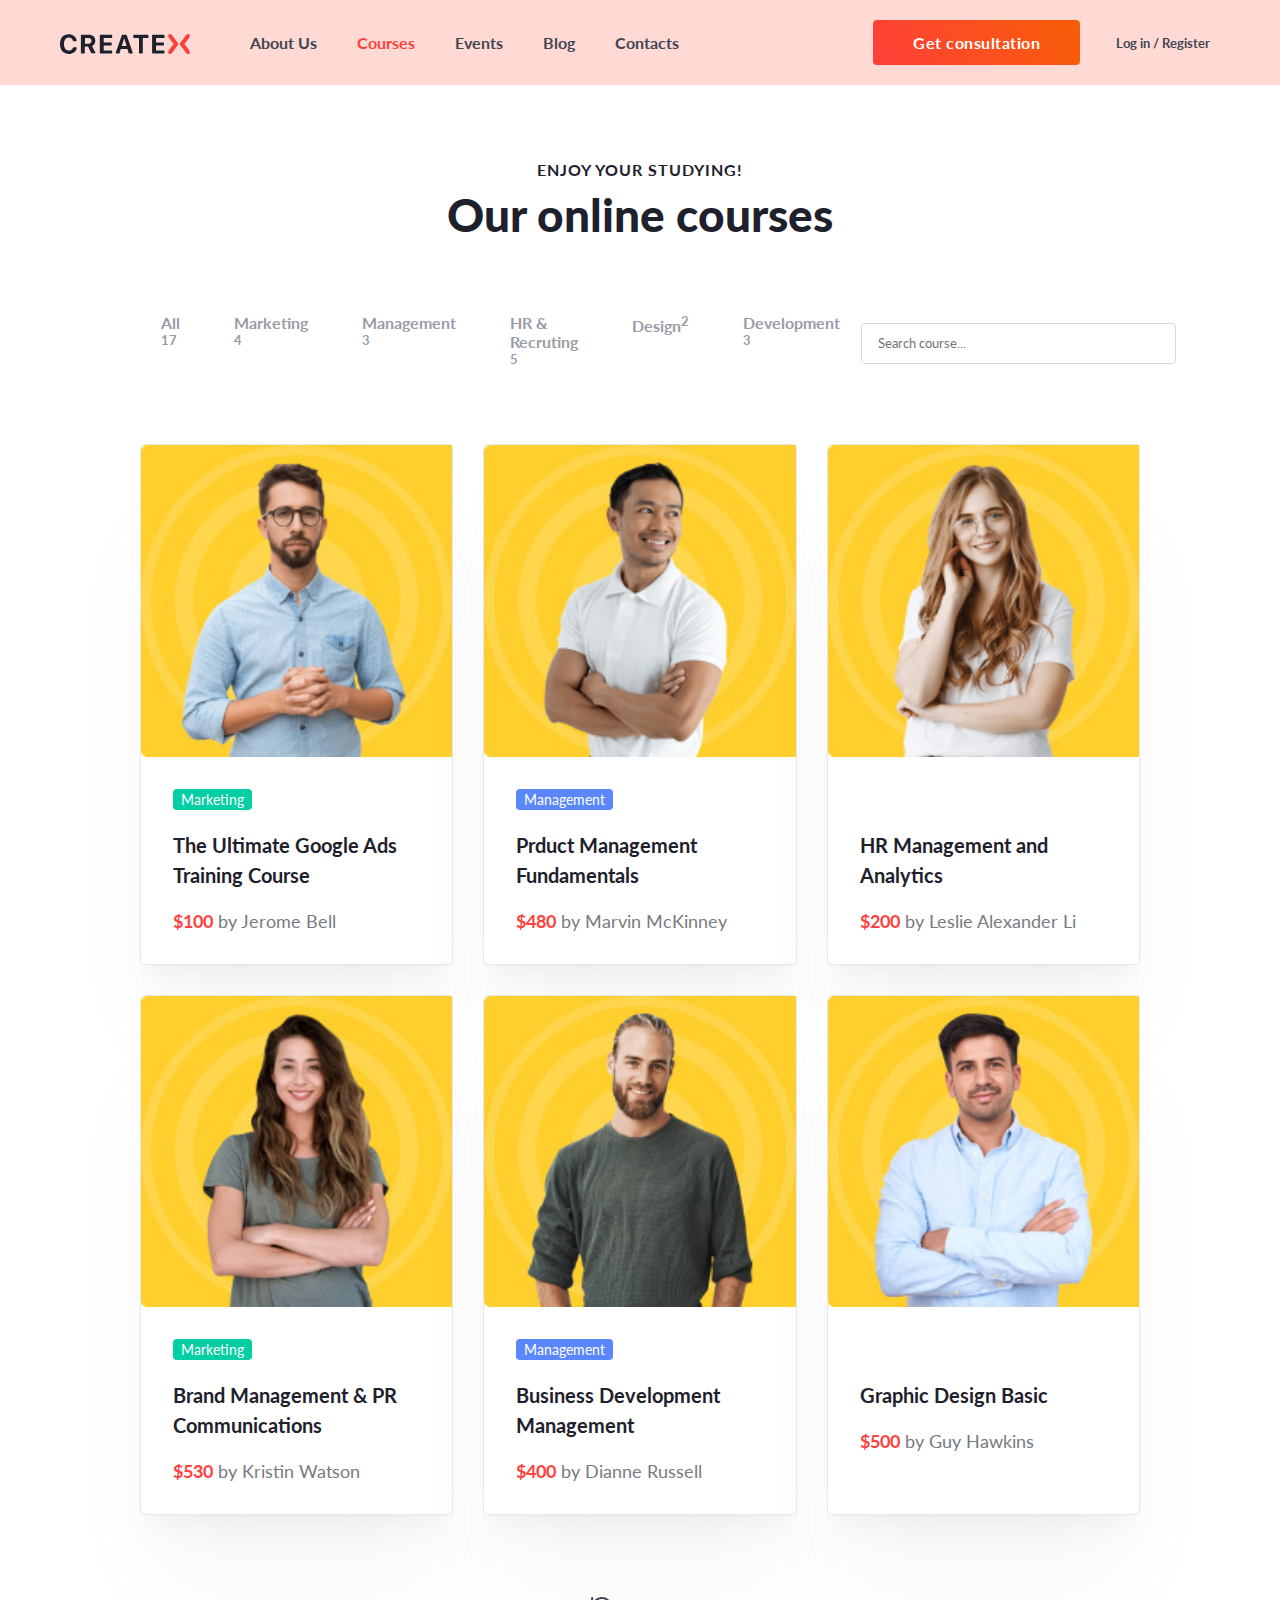
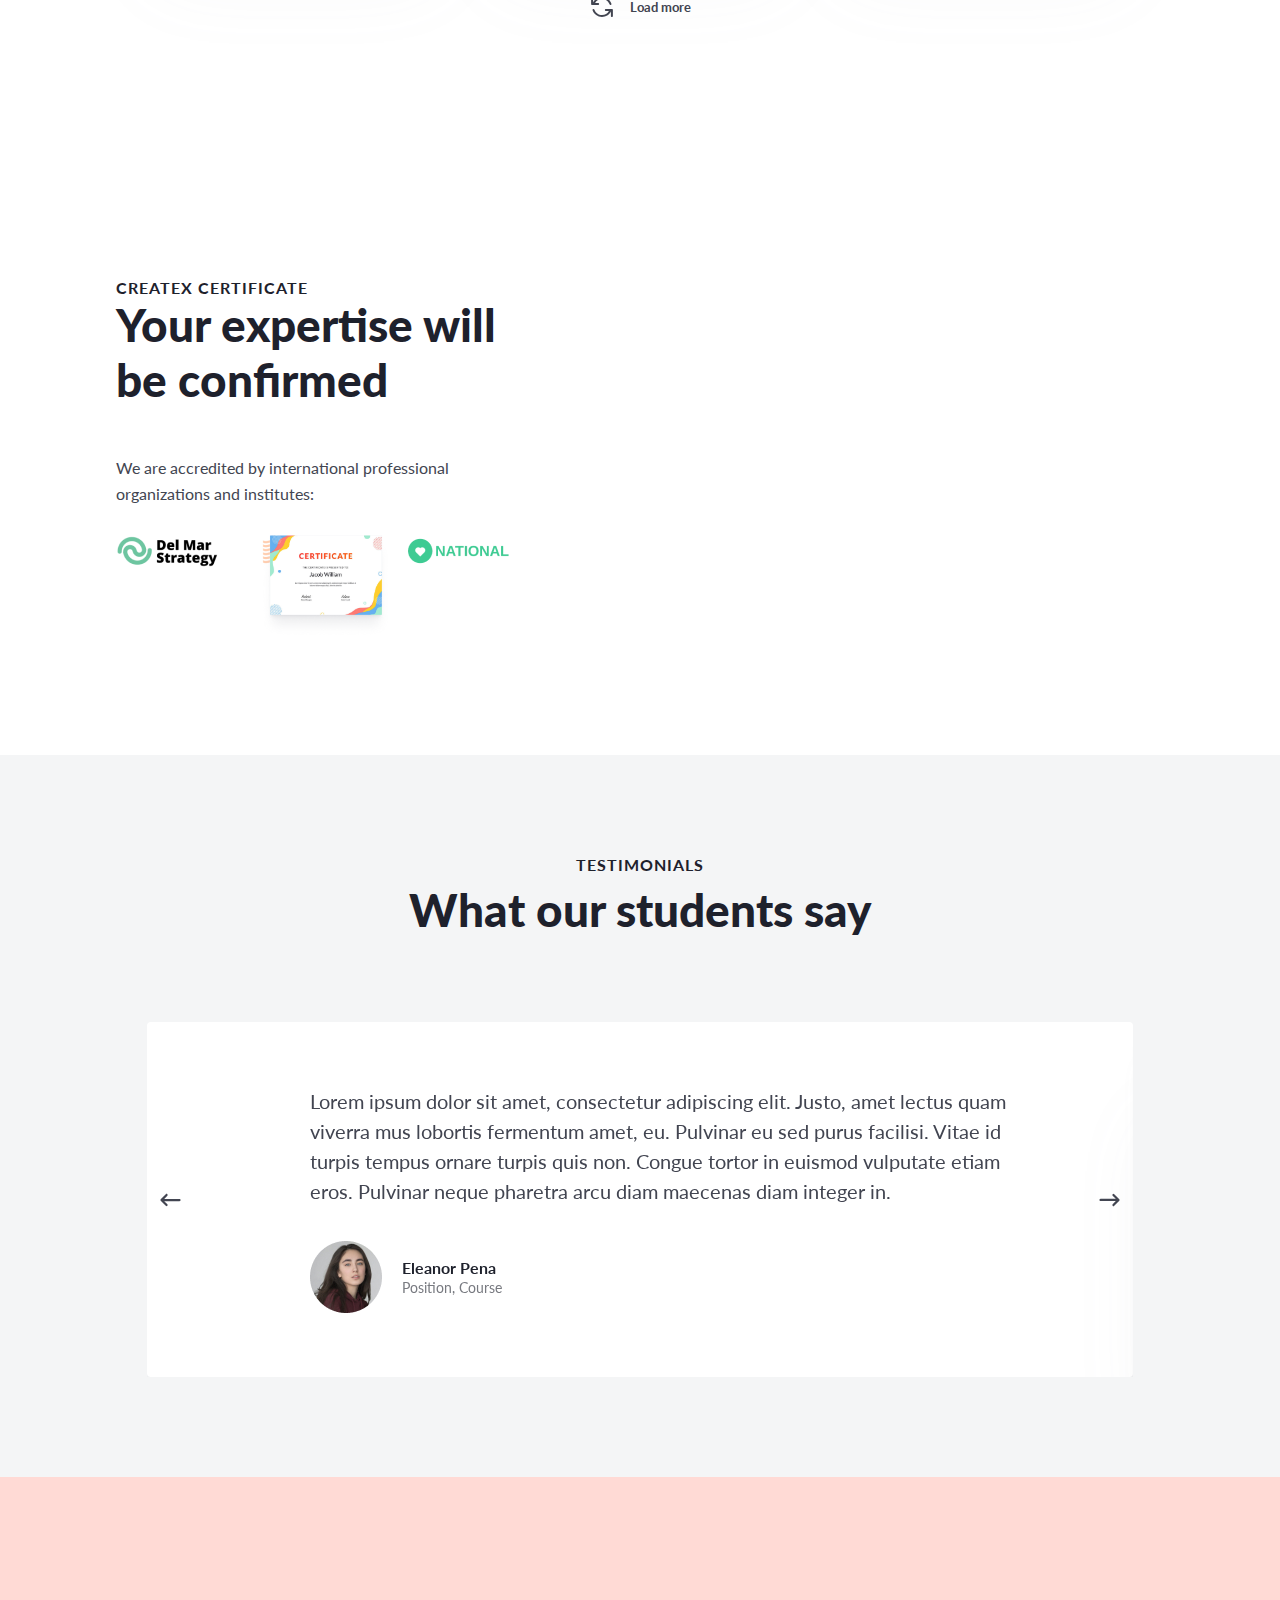
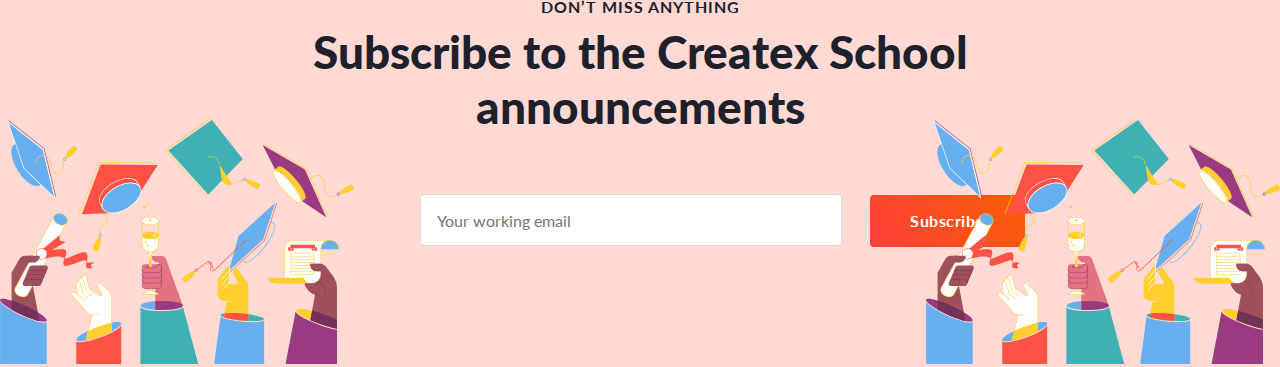
==== crs/pages/cursor.html @ d8d7cfab "start: layout header main: section say , post , our , subscribe . footer:fooeter" ====
<!doctype html>
<html lang="en">
<head>
    <meta charset="UTF-8">
    <meta name="viewport"
          content="width=device-width, user-scalable=no, initial-scale=1.0, maximum-scale=1.0, minimum-scale=1.0">
    <meta http-equiv="X-UA-Compatible" content="ie=edge">
    <title>Create X</title>
    <link rel="stylesheet" href="https://cdn.jsdelivr.net/npm/swiper@11/swiper-bundle.min.css"/>
    <link rel="stylesheet" href="https://cdn.jsdelivr.net/npm/@fancyapps/ui/dist/fancybox.css"/>
    <link rel="stylesheet" href="../styles/style.css">
</head>
<body>
<header class="header">
    <div class="container">
        <nav class="header__nav">
            <div class="header__left">
                <h1 class="header__title">
                    <a href="../../index.html">
                        <img src="../assets/logo.svg" alt="logo">
                    </a>
                </h1>
                <div class="header__links">
                    <a href="#" class="header__link"> About Us</a>
                    <a href="#" class="header__link"  style="color: #ff3f3a"> Courses</a>
                    <a href="#" class="header__link"> Events</a>
                    <a href="#" class="header__link"> Blog</a>
                    <a href="#" class="header__link"> Contacts</a>
                </div>
            </div>

            <div class="header__right">
                <button class="btn">
                    Get consultation
                </button>
                <button class="header__register">
                    Log in / Register
                </button>
            </div>
        </nav>
    </div>
</header>

<section class="our">
    <div class="container">
        <p class="our__subtitle">
            Enjoy your studying!
        </p>
        <h2 class="our__title">
            Our online courses
        </h2>
        <div class="our__filter">
            <ul class="our__categories">
                <li class="our__categories-item">All <sup>17</sup></li>
                <li class="our__categories-item">Marketing <sup>4</sup></li>
                <li class="our__categories-item">Management <sup>3</sup></li>
                <li class="our__categories-item">HR & Recruting <sup>5</sup></li>
                <li class="our__categories-item">Design<sup>2 </sup></li>
                <li class="our__categories-item">Development <sup>3</sup>
                </li>
            </ul>
            <label class="our__lable" for="">
                <input class="our__search" type="text" placeholder="Search course...">
            </label>

        </div>
            <div class="our__row">
                <div class="featured__card">
                    <img src="../assets/card-1.png" alt="" class="featured__card-img">
                    <div class="featured__card-info">
                        <p class="featured__card-text green">Marketing</p>
                        <h3 class="featured__card-title">The Ultimate Google Ads Training Course</h3>
                        <p class="featured__card-price">
                            <span>$100</span> by Jerome Bell
                        </p>
                    </div>
                </div>
                <div class="featured__card">
                    <img src="../assets/card-2.png" alt="" class="featured__card-img">
                    <div class="featured__card-info">
                        <p class="featured__card-text blue">Management</p>
                        <h3 class="featured__card-title">Prduct Management Fundamentals</h3>
                        <p class="featured__card-price">
                            <span>$480</span> by Marvin McKinney
                        </p>
                    </div>
                </div>
                <div class="featured__card">
                    <img src="../assets/card-3.png" alt="" class="featured__card-img">
                    <div class="featured__card-info">
                        <p class="featured__card-text orange">HR & Recruting</p>
                        <h3 class="featured__card-title">HR Management and Analytics</h3>
                        <p class="featured__card-price">
                            <span>$200</span> by Leslie Alexander Li
                        </p>
                    </div>
                </div>
                <div class="featured__card">
                    <img src="../assets/card-4.png" alt="" class="featured__card-img">
                    <div class="featured__card-info">
                        <p class="featured__card-text green">Marketing</p>
                        <h3 class="featured__card-title">Brand Management & PR Communications</h3>
                        <p class="featured__card-price">
                            <span>$530</span> by Kristin Watson
                        </p>
                    </div>
                </div>
                <div class="featured__card">
                    <img src="../assets/card-5.png" alt="" class="featured__card-img">
                    <div class="featured__card-info">
                        <p class="featured__card-text blue">Management</p>
                        <h3 class="featured__card-title">Business Development Management</h3>
                        <p class="featured__card-price">
                            <span>$400</span> by Dianne Russell
                        </p>
                    </div>
                </div>
                <div class="featured__card">
                    <img src="../assets/card-6.png" alt="" class="featured__card-img">
                    <div class="featured__card-info">
                        <p class="featured__card-text pink">Design</p>
                        <h3 class="featured__card-title">Graphic Design Basic</h3>
                        <p class="featured__card-price">
                            <span>$500</span> by Guy Hawkins
                        </p>
                    </div>
                </div>
            </div>
        <button class="our__btn">
            <svg xmlns="http://www.w3.org/2000/svg" width="24" height="24" viewBox="0 0 24 24" fill="none">
                <path fill-rule="evenodd" clip-rule="evenodd" d="M2.09961 2C2.65189 2 3.09961 2.44772 3.09961 3V7.43632C4.75764 4.20928 8.11959 2 11.9996 2C16.3552 2 20.058 4.78413 21.4303 8.66675C21.6144 9.18747 21.3414 9.75879 20.8207 9.94284C20.3 10.1269 19.7287 9.85396 19.5446 9.33325C18.4459 6.22472 15.4813 4 11.9996 4C9.03957 4 6.45326 5.60799 5.06955 8H8.09957C8.65186 8 9.09957 8.44772 9.09957 9C9.09957 9.55228 8.65186 10 8.09957 10H2.09961C1.54732 10 1.09961 9.55228 1.09961 9V3C1.09961 2.44772 1.54732 2 2.09961 2Z" fill="#424551"/>
                <path fill-rule="evenodd" clip-rule="evenodd" d="M3.17664 14.0572C3.69736 13.8731 4.26868 14.146 4.45273 14.6668C5.55144 17.7753 8.51608 20 11.9978 20C14.9578 20 17.5441 18.392 18.9278 16H15.8978C15.3455 16 14.8978 15.5523 14.8978 15C14.8978 14.4477 15.3455 14 15.8978 14H21.8977C22.45 14 22.8977 14.4477 22.8977 15V21C22.8977 21.5523 22.45 22 21.8977 22C21.3455 22 20.8977 21.5523 20.8977 21V16.5637C19.2397 19.7907 15.8778 22 11.9978 22C7.64215 22 3.93936 19.2159 2.56705 15.3332C2.383 14.8125 2.65593 14.2412 3.17664 14.0572Z" fill="#424551"/>
            </svg>
            Load more
        </button>
    </div>
</section>

<section class="config">
    <div class="container">
      <div class="config__row">
        <div class="config__row-left">
            <p class="config__row-suptitle">
                Createx Certificate
            </p>
            <h2 class="config__row-title">
                Your expertise will <br> be confirmed
            </h2>
            <p class="config__row-desc">
                We are accredited by international professional <br> organizations and institutes:
            </p>
            <div class="config__row-logo">
                <img src="../assets/logo1.png" alt="" class="img">
                <img src="../assets/logo2.png" alt="" class="img">
                <img src="../assets/logo3.png" alt="" class="img">
            </div>
        </div>
      <div class="config__img">
        <img class="config__img-post" src="../assets/config__img.png" alt="">
      </div>
    </div>
    </div>
</section>

<section class="say">
    <div class="container">
        <p class="say__subtitle">TESTIMONIALS</p>
        <h2 class="say__title">What our students say</h2>
        <div class="swiper say__swiper">
            <div class="swiper-wrapper">
                <div class="swiper-slide">
                    <div class="say__card">
                        <p class="say__card-desc">
                            Lorem ipsum dolor sit amet, consectetur adipiscing elit. Justo, amet lectus quam viverra
                            mus lobortis fermentum amet, eu. Pulvinar eu sed purus facilisi. Vitae id turpis tempus
                            ornare turpis quis non. Congue tortor in euismod vulputate etiam eros. Pulvinar neque
                            pharetra arcu diam maecenas diam integer in.
                        </p>
                        <div class="say__card-user">
                            <img src="../assets/ava.png" alt="">
                            <p class="say__card-user-name">
                                Eleanor Pena
                                <br>
                                <span>
                                        Position, Course
                                    </span>
                            </p>

                        </div>
                    </div>
                </div>

                <div class="swiper-slide">
                    <div class="say__card">
                        <p class="say__card-desc">
                            Lorem ipsum dolor sit amet, consectetur adipiscing elit. Justo, amet lectus quam viverra
                            mus lobortis fermentum amet, eu. Pulvinar eu sed purus facilisi. Vitae id turpis tempus
                            ornare turpis quis non. Congue tortor in euismod vulputate etiam eros. Pulvinar neque
                            pharetra arcu diam maecenas diam integer in.
                        </p>
                        <div class="say__card-user">
                            <img src="../assets/ava.png" alt="">
                            <p class="say__card-user-name">
                                Eleanor Pena
                                <br>
                                <span>
                                        Position, Course
                                    </span>
                            </p>

                        </div>
                    </div>
                </div>

                <div class="swiper-slide">
                    <div class="say__card">
                        <p class="say__card-desc">
                            Lorem ipsum dolor sit amet, consectetur adipiscing elit. Justo, amet lectus quam viverra
                            mus lobortis fermentum amet, eu. Pulvinar eu sed purus facilisi. Vitae id turpis tempus
                            ornare turpis quis non. Congue tortor in euismod vulputate etiam eros. Pulvinar neque
                            pharetra arcu diam maecenas diam integer in.
                        </p>
                        <div class="say__card-user">
                            <img src="../assets/ava.png" alt="">
                            <p class="say__card-user-name">
                                Eleanor Pena
                                <br>
                                <span>
                                        Position, Course
                                    </span>
                            </p>

                        </div>
                    </div>
                </div>

            </div>
            <div class="swiper-button-prev">
                <svg xmlns="http://www.w3.org/2000/svg" width="24" height="24" viewBox="0 0 24 24" fill="none">
                    <path fill-rule="evenodd" clip-rule="evenodd"
                          d="M9.2032 17.2071C8.81268 17.5976 8.17951 17.5976 7.78899 17.2071L3.28899 12.7071C2.89846 12.3166 2.89846 11.6834 3.28899 11.2929L7.78899 6.79289C8.17951 6.40237 8.81268 6.40237 9.2032 6.79289C9.59373 7.18342 9.59373 7.81658 9.2032 8.20711L6.41031 11L19.9961 11C20.5484 11 20.9961 11.4477 20.9961 12C20.9961 12.5523 20.5484 13 19.9961 13L6.41031 13L9.2032 15.7929C9.59373 16.1834 9.59373 16.8166 9.2032 17.2071Z"
                          fill="#424551"/>
                </svg>
            </div>
            <div class="swiper-button-next">
                <svg xmlns="http://www.w3.org/2000/svg" width="24" height="24" viewBox="0 0 24 24" fill="none">
                    <path fill-rule="evenodd" clip-rule="evenodd"
                          d="M9.2032 17.2071C8.81268 17.5976 8.17951 17.5976 7.78899 17.2071L3.28899 12.7071C2.89846 12.3166 2.89846 11.6834 3.28899 11.2929L7.78899 6.79289C8.17951 6.40237 8.81268 6.40237 9.2032 6.79289C9.59373 7.18342 9.59373 7.81658 9.2032 8.20711L6.41031 11L19.9961 11C20.5484 11 20.9961 11.4477 20.9961 12C20.9961 12.5523 20.5484 13 19.9961 13L6.41031 13L9.2032 15.7929C9.59373 16.1834 9.59373 16.8166 9.2032 17.2071Z"
                          fill="#424551"/>
                </svg>
            </div>
            <div class="swiper-scrollbar"></div>
        </div>
    </div>
</section>

<section class="subscribe">
    <div class="container">
        <div class="subscribe__row">
            <p class="subscribe__suptitle">
                Don’t miss anything
            </p>
            <h2 class="subscribe__title">
                Subscribe to the Createx School <br> announcements
            </h2>
            <form class="subscribe__label">
                <input type="email" class="subscribe__field" placeholder="Your working email">
            </form>
            <button class="subscribe__btns">
                Subscribe
            </button>
            <div class="subscribe__left">
                <img src="../assets/illustration1.svg" alt="#" class="subscribe__left-img">
            </div>
            <div class="subscribe__right">
                <img src="../assets/illustration.svg" alt="#" class="subsribe__right-img">
            </div>
        </div>
    </div>
</section>

<script src="https://ajax.googleapis.com/ajax/libs/jquery/1.12.4/jquery.min.js"></script>
<script src="https://cdn.jsdelivr.net/npm/@fancyapps/ui@4.0/dist/fancybox.umd.js"></script>
<script src="https://cdn.jsdelivr.net/npm/swiper@11/swiper-bundle.min.js"></script>
<script src="../js/main.js"></script>
<script src="../js/swiper.js"></script>

</body>
</html>
---- crs/styles/style.css ----
@import url("https://fonts.googleapis.com/css2?family=Lato:wght@400;700;900&display=swap");
* {
  margin: 0;
  padding: 0;
  -webkit-box-sizing: border-box;
          box-sizing: border-box;
  font-family: "Lato", sans-serif;
  text-decoration: none;
  list-style-type: none;
  -webkit-transition: 0.5s;
  transition: 0.5s;
}

.container {
  max-width: 1200px;
  width: 100%;
  margin: 0 auto;
  padding: 0 20px;
}

.btn {
  padding: 13px 40px;
  border-radius: 4px;
  background: var(--btn-gradient, linear-gradient(56deg, #FF3F3A 0%, #F75E05 100%));
  color: #FFF;
  text-align: center;
  font-size: 16px;
  font-weight: 700;
  letter-spacing: 0.5px;
  border: none;
  cursor: pointer;
}

.header {
  background-color: #ffdad5;
  padding: 20px 0;
  position: fixed;
  width: 100%;
}
.header__nav {
  display: -webkit-box;
  display: -ms-flexbox;
  display: flex;
  -webkit-box-align: center;
      -ms-flex-align: center;
          align-items: center;
  -webkit-box-pack: justify;
      -ms-flex-pack: justify;
          justify-content: space-between;
  -webkit-column-gap: 60px;
     -moz-column-gap: 60px;
          column-gap: 60px;
}
.header__left {
  display: -webkit-box;
  display: -ms-flexbox;
  display: flex;
  -webkit-box-align: center;
      -ms-flex-align: center;
          align-items: center;
  -webkit-column-gap: 60px;
     -moz-column-gap: 60px;
          column-gap: 60px;
}
.header__links {
  display: -webkit-box;
  display: -ms-flexbox;
  display: flex;
  -webkit-column-gap: 40px;
     -moz-column-gap: 40px;
          column-gap: 40px;
}
.header__link {
  color: var(--gray-800, #424551);
  font-weight: 700;
}
.header__link:hover {
  color: #FF3F3A;
}
.header__right {
  display: -webkit-box;
  display: -ms-flexbox;
  display: flex;
  -webkit-box-align: center;
      -ms-flex-align: center;
          align-items: center;
  -webkit-column-gap: 26px;
     -moz-column-gap: 26px;
          column-gap: 26px;
}
.header__register {
  padding: 13px 10px;
  border-radius: 4px;
  background: transparent;
  font-weight: 700;
  border: none;
  cursor: pointer;
}
.header__svg {
  padding: 8px;
}
.header__register {
  background: transparent;
  color: #424551;
  font-weight: 700px;
  cursor: pointer;
  border: none;
}
.header__burgerMenu {
  display: none;
}
.header__burgerMenu-links {
  display: -webkit-box;
  display: -ms-flexbox;
  display: flex;
  -webkit-column-gap: 30px;
     -moz-column-gap: 30px;
          column-gap: 30px;
}
.header__burgerMenu-btns {
  display: -webkit-box;
  display: -ms-flexbox;
  display: flex;
  -webkit-column-gap: 30px;
     -moz-column-gap: 30px;
          column-gap: 30px;
  -webkit-box-align: center;
      -ms-flex-align: center;
          align-items: center;
}
.header__burger {
  width: 50px;
  height: 45px;
  display: none;
  -webkit-box-align: center;
      -ms-flex-align: center;
          align-items: center;
  -webkit-box-pack: center;
      -ms-flex-pack: center;
          justify-content: center;
  cursor: pointer;
  padding: 0 5px;
}
.header__burger span {
  width: 100%;
  height: 3px;
  background: #1E212C;
  position: relative;
  border-radius: 4px;
}
.header__burger span::before {
  content: "";
  position: absolute;
  top: -10px;
  width: 100%;
  height: 3px;
  background: #1E212C;
  border-radius: 3px;
}
.header__burger span::after {
  content: "";
  position: absolute;
  bottom: -10px;
  width: 100%;
  height: 3px;
  background: #1E212C;
  border-radius: 3px;
}
.header__burger.active span {
  background: transparent;
}
.header__burger.active span::before {
  top: 0;
  -webkit-transform: rotate(45deg);
          transform: rotate(45deg);
}
.header__burger.active span::after {
  top: 0;
  -webkit-transform: rotate(-45deg);
          transform: rotate(-45deg);
}

@media (max-width: 992px) {
  .header__links, .header__right {
    display: none;
  }
  .header__burgerMenu {
    display: -webkit-box;
    display: -ms-flexbox;
    display: flex;
    -webkit-column-gap: 40px;
       -moz-column-gap: 40px;
            column-gap: 40px;
    -webkit-box-align: center;
        -ms-flex-align: center;
            align-items: center;
    position: absolute;
    top: -100%;
    width: 100%;
    background: #fff;
    padding: 20px 0;
    left: 0;
    border-radius: 0 0 20px 20px;
  }
  .header__burgerMenu.active {
    top: 0;
    -webkit-transform: translateY(-100%);
            transform: translateY(-100%);
  }
  .header__burger {
    display: -webkit-box;
    display: -ms-flexbox;
    display: flex;
  }
}
@media (max-width: 992px) and (max-width: 768px) {
  .header__burgerMenu {
    -webkit-box-orient: vertical;
    -webkit-box-direction: normal;
        -ms-flex-direction: column;
            flex-direction: column;
    row-gap: 20px;
  }
}
@media (max-width: 992px) and (max-width: 500) {
  .header__burgerMenu-links a {
    font-size: 15px;
  }
}
@media (max-width: 992px) and (max-width: 425px) {
  .header__burgerMenu-links, .header__burgerMenu {
    -webkit-box-orient: vertical;
    -webkit-box-direction: normal;
        -ms-flex-direction: column;
            flex-direction: column;
    row-gap: 20px;
    text-align: center;
  }
}
.question {
  padding: 180px 0;
}
.question__row {
  display: -webkit-box;
  display: -ms-flexbox;
  display: flex;
  -webkit-column-gap: 135px;
     -moz-column-gap: 135px;
          column-gap: 135px;
  -webkit-box-align: center;
      -ms-flex-align: center;
          align-items: center;
}
.question__left {
  width: calc(60% - 54px);
}
.question__left-img {
  width: 100%;
}
.question__right {
  width: calc(40% - 81px);
}
.question__suptitle {
  color: #1E212C;
  font-weight: 700;
  letter-spacing: 1px;
  text-transform: uppercase;
}
.question__title {
  color: var(--gray-900, #1E212C);
  font-size: 46px;
  font-weight: 900;
  margin: 8px 0 40px;
}
.question__list {
  display: -webkit-box;
  display: -ms-flexbox;
  display: flex;
  -webkit-box-orient: vertical;
  -webkit-box-direction: normal;
      -ms-flex-direction: column;
          flex-direction: column;
  row-gap: 12px;
  margin-bottom: 48px;
}
.question__list-item {
  display: -webkit-box;
  display: -ms-flexbox;
  display: flex;
  -webkit-column-gap: 16px;
     -moz-column-gap: 16px;
          column-gap: 16px;
  -webkit-box-align: center;
      -ms-flex-align: center;
          align-items: center;
}
.question__list-text {
  color: var(--gray-800, #424551);
  font-weight: 400;
  line-height: 160%; /* 25.6px */
}

.enjoi {
  padding: 128px 0 80px;
  background-color: #ffdad5;
}
.enjoi__row {
  display: -webkit-box;
  display: -ms-flexbox;
  display: flex;
  -webkit-box-align: center;
      -ms-flex-align: center;
          align-items: center;
}
.enjoi__left {
  width: 50%;
}
.enjoi__left-y {
  display: -webkit-box;
  display: -ms-flexbox;
  display: flex;
  -webkit-box-align: center;
      -ms-flex-align: center;
          align-items: center;
}
.enjoi__left-y span {
  color: var(--gray-900, #1E212C);
  font-size: 14px;
  font-weight: 700;
}
.enjoi__left-title {
  color: var(--gray-900, #1E212C);
  font-size: 64px;
  font-weight: 900;
  line-height: 130%;
  letter-spacing: 1px;
  margin: 24px 0 60px;
}
.enjoi__left-btns {
  display: -webkit-box;
  display: -ms-flexbox;
  display: flex;
  -webkit-column-gap: 24px;
     -moz-column-gap: 24px;
          column-gap: 24px;
}
.enjoi__left-btn {
  color: #FF3F3A;
  padding: 13px 40px;
  background: transparent;
  border-radius: 4px;
  border: 1px solid var(--btn-gradient, #FF3F3A);
  letter-spacing: 0.5px;
}
.enjoi__right {
  width: 50%;
}
.enjoi__right img {
  width: 100%;
}
.enjoi__bottom {
  margin-top: 189px;
  display: -webkit-box;
  display: -ms-flexbox;
  display: flex;
  -webkit-box-pack: justify;
      -ms-flex-pack: justify;
          justify-content: space-between;
}
.enjoi__bottom-card {
  display: -webkit-box;
  display: -ms-flexbox;
  display: flex;
  -webkit-box-align: center;
      -ms-flex-align: center;
          align-items: center;
  -webkit-column-gap: 12px;
     -moz-column-gap: 12px;
          column-gap: 12px;
}
.enjoi__bottom-title {
  color: var(--gray-900, #1E212C);
  font-size: 46px;
  font-weight: 900;
}
.enjoi__bottom-text {
  font-weight: 400;
}

.featured {
  padding-bottom: 180px;
}
.featured__top {
  display: -webkit-box;
  display: -ms-flexbox;
  display: flex;
  -webkit-box-pack: justify;
      -ms-flex-pack: justify;
          justify-content: space-between;
  -webkit-box-align: end;
      -ms-flex-align: end;
          align-items: flex-end;
}
.featured__title {
  color: var(--gray-900, #1E212C);
  font-size: 46px;
  font-weight: 900;
  line-height: 130%;
  display: -webkit-box;
  display: -ms-flexbox;
  display: flex;
  -webkit-box-orient: vertical;
  -webkit-box-direction: normal;
      -ms-flex-direction: column;
          flex-direction: column;
}
.featured__title span {
  font-size: 16px;
  font-weight: 700;
  letter-spacing: 1px;
  text-transform: uppercase;
}
.featured__btn {
  color: #FF3F3A;
  background: transparent;
  border: 1px solid var(--btn-gradient, #FF3F3A);
}
.featured__row {
  display: -webkit-box;
  display: -ms-flexbox;
  display: flex;
  gap: 30px;
  margin-top: 60px;
  -ms-flex-wrap: wrap;
      flex-wrap: wrap;
}
.featured__card {
  width: calc(50% - 15px);
  display: -webkit-box;
  display: -ms-flexbox;
  display: flex;
  border-radius: 4px;
  border: 1px solid var(--gray-300, #E5E8ED);
  background: var(--white, #FFF);
  -webkit-box-shadow: 0px 4px 4px -4px rgba(30, 33, 44, 0.03), 0px 12px 10px -6px rgba(154, 156, 165, 0.04), 0px 30px 24px -10px rgba(154, 156, 165, 0.05), 0px 80px 80px -20px rgba(154, 156, 165, 0.08);
          box-shadow: 0px 4px 4px -4px rgba(30, 33, 44, 0.03), 0px 12px 10px -6px rgba(154, 156, 165, 0.04), 0px 30px 24px -10px rgba(154, 156, 165, 0.05), 0px 80px 80px -20px rgba(154, 156, 165, 0.08);
}
.featured__card-info {
  padding: 32px;
}
.featured__card-text {
  padding: 0 8px;
  color: var(--white, #FFF);
  font-size: 14px;
  font-weight: 400;
  line-height: 150%;
  display: inline-block;
  border-radius: 4px;
}
.featured__card-text.green {
  background: #03CEA4;
}
.featured__card-text.blue {
  background: #5A87FC;
}
.featured__card-text.oreng {
  background: #F89828;
}
.featured__card-text.red {
  background: #F52F6E;
}
.featured__card-title {
  color: var(--gray-900, #1E212C);
  font-size: 20px;
  font-weight: 700;
  line-height: 150%; /* 30px */
  margin: 20px 0;
}
.featured__card-price {
  color: var(--gray-700, #787A80);
  font-size: 18px;
  font-weight: 400;
}
.featured__card-price span {
  color: var(--danger, #FF4242);
  font-weight: 700;
}

.team {
  padding: 166px 0 180px;
  background: #f4f5f6;
}
.team__card {
  width: 100%;
}
.team__card-title {
  color: var(--gray-800, #424551);
  text-align: center;
  font-size: 20px;
  font-weight: 700;
  margin: 16px 0 4px;
}
.team__card-desc {
  color: var(--gray-700, #787A80);
  text-align: center;
  font-weight: 400;
}
.team__card-block {
  border-radius: 4px;
  background: var(--secondary, #FFCF2D);
  position: relative;
  height: 340px;
  overflow: hidden;
}
.team__card-block::before {
  content: "";
  display: none;
  position: absolute;
  left: 0;
  top: 0;
  z-index: 2;
  width: 100%;
  height: 100%;
  border-radius: 4px;
  background: -webkit-gradient(linear, left top, left bottom, color-stop(43.9%, rgba(30, 33, 44, 0)), color-stop(55.21%, rgba(30, 33, 44, 0.03)), color-stop(68.73%, rgba(30, 33, 44, 0.33)), color-stop(76.17%, rgba(30, 33, 44, 0.56)), color-stop(83.75%, rgba(30, 33, 44, 0.77)), color-stop(91.49%, rgba(30, 33, 44, 0.92)), to(#1E212C));
  background: linear-gradient(180deg, rgba(30, 33, 44, 0) 43.9%, rgba(30, 33, 44, 0.03) 55.21%, rgba(30, 33, 44, 0.33) 68.73%, rgba(30, 33, 44, 0.56) 76.17%, rgba(30, 33, 44, 0.77) 83.75%, rgba(30, 33, 44, 0.92) 91.49%, #1E212C 100%);
}
.team__card-block:hover::before {
  display: block;
}
.team__card-block:hover .team__card-icons {
  display: -webkit-box;
  display: -ms-flexbox;
  display: flex;
}
.team__card-icon svg path {
  fill: rgba(255, 255, 255, 0.3764705882);
}
.team__card-icon:hover svg path {
  fill: #ffffff;
}
.team__card-icons {
  position: absolute;
  bottom: 20px;
  right: 20px;
  display: none;
  -webkit-column-gap: 12px;
     -moz-column-gap: 12px;
          column-gap: 12px;
  z-index: 3;
}
.team__card-img {
  position: absolute;
  bottom: 0;
  left: 50%;
  -webkit-transform: translateX(-50%);
          transform: translateX(-50%);
}
.team__btns {
  display: -webkit-box;
  display: -ms-flexbox;
  display: flex;
  -webkit-column-gap: 12px;
     -moz-column-gap: 12px;
          column-gap: 12px;
  -webkit-box-align: center;
      -ms-flex-align: center;
          align-items: center;
}
.team__next, .team__prev {
  width: 48px;
  height: 48px;
  display: -webkit-box;
  display: -ms-flexbox;
  display: flex;
  -webkit-box-pack: center;
      -ms-flex-pack: center;
          justify-content: center;
  -webkit-box-align: center;
      -ms-flex-align: center;
          align-items: center;
  border-radius: 50%;
  cursor: pointer;
}
.team__next svg path, .team__prev svg path {
  fill: #424551;
}
.team__next:hover, .team__prev:hover {
  background: #FF3F3A;
}
.team__next:hover svg path, .team__prev:hover svg path {
  fill: #fff;
}
.team__swiper {
  margin-top: 60px;
}

.benefits {
  padding-bottom: 120px;
}
.benefits__title {
  color: var(--gray-900, #1E212C);
  text-align: center;
  font-size: 46px;
  font-weight: 900;
  margin: 8px 0 60px;
}
.benefits__suptitle {
  color: var(--gray-900, #1E212C);
  text-align: center;
  font-weight: 700;
  letter-spacing: 1px;
  text-transform: uppercase;
}
.benefits__list {
  display: -webkit-box;
  display: -ms-flexbox;
  display: flex;
  -webkit-box-pack: justify;
      -ms-flex-pack: justify;
          justify-content: space-between;
  margin-bottom: 60px;
}
.benefits__list-item {
  color: var(--gray-600, #9A9CA5);
  font-style: normal;
  font-weight: 700;
  display: -webkit-box;
  display: -ms-flexbox;
  display: flex;
  -webkit-column-gap: 8px;
     -moz-column-gap: 8px;
          column-gap: 8px;
  padding: 10px 30px;
  border: 1px solid transparent;
  cursor: pointer;
}
.benefits__list-item span path {
  fill: #9A9CA5;
}
.benefits__list-item:hover, .benefits__list-item.active {
  color: #FF3F3A;
  border: 1px solid #FF3F3A;
  border-radius: 4px;
}
.benefits__list-item:hover span path, .benefits__list-item.active span path {
  fill: #FF3F3A;
}
.benefits__content {
  display: none;
  -webkit-box-align: center;
      -ms-flex-align: center;
          align-items: center;
  -webkit-column-gap: 135px;
     -moz-column-gap: 135px;
          column-gap: 135px;
}
.benefits__content.active {
  display: -webkit-box;
  display: -ms-flexbox;
  display: flex;
}
.benefits__info-title {
  color: var(--gray-900, #1E212C);
  font-size: 32px;
  font-weight: 900;
  margin-bottom: 24px;
}
.benefits__info-desc {
  color: var(--gray-800, #424551);
  font-weight: 400;
  line-height: 160%;
}

.events {
  padding: 80px 0 85px;
  background: #ffdad5;
}
.events__list {
  display: -webkit-box;
  display: -ms-flexbox;
  display: flex;
  -webkit-box-orient: vertical;
  -webkit-box-direction: normal;
      -ms-flex-direction: column;
          flex-direction: column;
  row-gap: 24px;
  margin-bottom: 65px;
}
.events__list-item {
  display: -webkit-box;
  display: -ms-flexbox;
  display: flex;
  -webkit-box-pack: justify;
      -ms-flex-pack: justify;
          justify-content: space-between;
  border-radius: 4px;
  background: var(--white, #FFF);
  padding: 32px 40px;
}
.events__list-item:hover {
  -webkit-box-shadow: 0px 4px 4px -4px rgba(30, 33, 44, 0.05), 0px 12px 10px -6px rgba(255, 63, 58, 0.08), 0px 30px 24px -10px rgba(255, 63, 58, 0.1), 0px 80px 80px -20px rgba(255, 63, 58, 0.16);
          box-shadow: 0px 4px 4px -4px rgba(30, 33, 44, 0.05), 0px 12px 10px -6px rgba(255, 63, 58, 0.08), 0px 30px 24px -10px rgba(255, 63, 58, 0.1), 0px 80px 80px -20px rgba(255, 63, 58, 0.16);
}
.events__date {
  display: -webkit-box;
  display: -ms-flexbox;
  display: flex;
  -webkit-column-gap: 20px;
     -moz-column-gap: 20px;
          column-gap: 20px;
  -webkit-box-align: center;
      -ms-flex-align: center;
          align-items: center;
  color: var(--primary, #FF3F3A);
  font-size: 48px;
  font-weight: 900;
  letter-spacing: 1px;
}
.events__date-info {
  color: var(--gray-900, #1E212C);
  font-size: 20px;
  font-weight: 700;
  display: -webkit-box;
  display: -ms-flexbox;
  display: flex;
  -webkit-box-orient: vertical;
  -webkit-box-direction: normal;
      -ms-flex-direction: column;
          flex-direction: column;
  row-gap: 4px;
}
.events__date-info span {
  color: var(--gray-700, #787A80);
  font-size: 16px;
  font-weight: 400;
}
.events__info {
  color: var(--gray-900, #1E212C);
  font-size: 18px;
  font-weight: 700;
  display: -webkit-box;
  display: -ms-flexbox;
  display: flex;
  -webkit-box-orient: vertical;
  -webkit-box-direction: normal;
      -ms-flex-direction: column;
          flex-direction: column;
  row-gap: 4px;
  width: 720px;
  text-align: start;
}
.events__info span {
  color: var(--gray-700, #787A80);
  font-size: 16px;
  font-weight: 400;
}
.events__btn {
  letter-spacing: 0.5px;
  padding: 13px 32px;
  border-radius: 4px;
  color: #FF3F3A;
  background: transparent;
  border: 1px solid var(--btn-gradient, #FF3F3A);
  -webkit-box-shadow: 0px 4px 4px -4px rgba(30, 33, 44, 0.05), 0px 12px 10px -6px rgba(255, 63, 58, 0.08), 0px 30px 24px -10px rgba(255, 63, 58, 0.1), 0px 80px 80px -20px rgba(255, 63, 58, 0.16);
          box-shadow: 0px 4px 4px -4px rgba(30, 33, 44, 0.05), 0px 12px 10px -6px rgba(255, 63, 58, 0.08), 0px 30px 24px -10px rgba(255, 63, 58, 0.1), 0px 80px 80px -20px rgba(255, 63, 58, 0.16);
  font-weight: 700;
  font-size: 14px;
  cursor: pointer;
}
.events__btn:hover {
  background: #ff3f3a;
  color: #FFFFFF;
}
.events__btn:hover .events__list-item {
  -webkit-box-shadow: 0px 4px 4px -4px rgba(30, 33, 44, 0.05), 0px 12px 10px -6px rgba(255, 63, 58, 0.08), 0px 30px 24px -10px rgba(255, 63, 58, 0.1), 0px 80px 80px -20px rgba(255, 63, 58, 0.16);
          box-shadow: 0px 4px 4px -4px rgba(30, 33, 44, 0.05), 0px 12px 10px -6px rgba(255, 63, 58, 0.08), 0px 30px 24px -10px rgba(255, 63, 58, 0.1), 0px 80px 80px -20px rgba(255, 63, 58, 0.16);
}
.events__bottom {
  display: -webkit-box;
  display: -ms-flexbox;
  display: flex;
  -webkit-box-pack: center;
      -ms-flex-pack: center;
          justify-content: center;
  -webkit-box-align: center;
      -ms-flex-align: center;
          align-items: center;
  gap: 40px;
}
.events__title {
  color: var(--gray-900, #1E212C);
  font-size: 28px;
  font-weight: 700;
}
.events__btns {
  border-radius: 4px;
  color: var(--white, #FFF);
  background: var(--btn-gradient, linear-gradient(56deg, #FF3F3A 0%, #F75E05 100%));
  font-size: 16px;
  width: 215px;
  height: 52px;
  padding: 0 40px;
  -webkit-box-align: center;
      -ms-flex-align: center;
          align-items: center;
  cursor: pointer;
  font-weight: 700;
  display: -webkit-box;
  display: -ms-flexbox;
  display: flex;
  -webkit-column-gap: 8px;
     -moz-column-gap: 8px;
          column-gap: 8px;
  border: 1px solid transparent;
}

.config {
  margin: 179px 96px;
}
.config__row {
  width: 50%;
}
.config__row-left {
  width: 100%;
}
.config__row-suptitle {
  color: var(--gray-900, #1E212C);
  font-weight: 700;
  letter-spacing: 1px;
  text-transform: uppercase;
}
.config__row-title {
  color: var(--gray-900, #1E212C);
  font-size: 46px;
  font-weight: 900;
}
.config__row-desc {
  padding-top: 48px;
  color: var(--gray-800, #424551);
  font-weight: 400;
  line-height: 160%;
}
.config__row-logo {
  width: 100%;
  padding-top: 20px;
  display: -webkit-box;
  display: -ms-flexbox;
  display: flex;
  -webkit-column-gap: 40px;
     -moz-column-gap: 40px;
          column-gap: 40px;
}
.config__img {
  position: relative;
  width: 50%;
}
.config__img-post {
  width: 50%;
  position: absolute;
  top: -70%;
  left: 40%;
  -webkit-transform: translate(30%, -40%);
          transform: translate(30%, -40%);
}

.say {
  padding: 100px 0;
  background: var(--gray-200, #F4F5F6);
}
.say .swiper {
  width: 85%;
}
.say .swiper-button-prev:hover {
  width: 48px;
  height: 48px;
  background: var(--primary, #FF3F3A);
  border-radius: 50%;
}
.say .swiper-button-prev:hover svg path {
  fill: white;
}
.say .swiper-button-prev::after {
  content: "";
}
.say .swiper-button-next {
  -webkit-transform: rotate(180deg);
          transform: rotate(180deg);
}
.say .swiper-button-next::after {
  content: "";
}
.say .swiper-button-next:hover {
  width: 48px;
  height: 48px;
  background: var(--primary, #FF3F3A);
  border-radius: 50%;
}
.say .swiper-button-next:hover svg path {
  fill: white;
}
.say__subtitle {
  color: var(--gray-900, #1E212C);
  text-align: center;
  font-size: 16px;
  font-weight: 700;
  letter-spacing: 1px;
  text-transform: uppercase;
}
.say__title {
  color: var(--gray-900, #1E212C);
  text-align: center;
  font-size: 46px;
  font-weight: 900;
  margin: 8px 0 85px;
}
.say__card {
  width: 100%;
  height: 100%;
  border-radius: 4px;
  background: var(--white, #FFF);
  padding: 64px 105px 64px 163px;
  -webkit-box-shadow: 0px 4px 4px -4px rgba(30, 33, 44, 0.03), 0px 12px 10px -6px rgba(154, 156, 165, 0.04), 0px 30px 24px -10px rgba(154, 156, 165, 0.05), 0px 80px 80px -20px rgba(154, 156, 165, 0.08);
          box-shadow: 0px 4px 4px -4px rgba(30, 33, 44, 0.03), 0px 12px 10px -6px rgba(154, 156, 165, 0.04), 0px 30px 24px -10px rgba(154, 156, 165, 0.05), 0px 80px 80px -20px rgba(154, 156, 165, 0.08);
}
.say__card-desc {
  color: var(--gray-800, #424551);
  font-size: 20px;
  font-weight: 400;
  line-height: 150%;
}
.say__card-user {
  display: -webkit-box;
  display: -ms-flexbox;
  display: flex;
  -webkit-box-align: center;
      -ms-flex-align: center;
          align-items: center;
  margin-top: 35px;
  -webkit-column-gap: 20px;
     -moz-column-gap: 20px;
          column-gap: 20px;
}
.say__card-user-name {
  color: var(--gray-900, #1E212C);
  font-size: 16px;
  font-weight: 700;
}
.say__card-user-name span {
  color: var(--gray-700, #787A80);
  font-size: 14px;
  font-weight: 400;
}

.our {
  padding: 80px 120px;
}
.our__subtitle {
  color: var(--gray-900, #1E212C);
  font-weight: 700;
  letter-spacing: 1px;
  text-transform: uppercase;
  text-align: center;
  padding-top: 80px;
}
.our__title {
  color: var(--gray-900, #1E212C);
  font-size: 46px;
  font-weight: 900;
  text-align: center;
  margin: 8px 0 60px;
}
.our__filter {
  display: -webkit-box;
  display: -ms-flexbox;
  display: flex;
  -webkit-box-pack: justify;
      -ms-flex-pack: justify;
          justify-content: space-between;
  -webkit-box-align: center;
      -ms-flex-align: center;
          align-items: center;
  margin-bottom: 60px;
}
.our__categories {
  display: -webkit-box;
  display: -ms-flexbox;
  display: flex;
  -webkit-column-gap: 12px;
     -moz-column-gap: 12px;
          column-gap: 12px;
}
.our__categories-item {
  padding: 10px 20px;
  border-radius: 4px;
  border: 1px solid var(--primary, transparent);
  color: var(--gray-600, #9A9CA5);
  font-weight: 700;
}
.our__categories-item:hover {
  border-radius: 4px;
  color: #ff3f3a;
  border: 1px solid var(--primary, #FF3F3A);
}
.our__categories-item:hover sup {
  color: #ff3f3a;
}
.our__lable {
  position: relative;
}
.our__lable::before {
  content: "";
}
.our__search {
  width: 315px;
  padding: 11px 16px 12px 16px;
  border-radius: 4px;
  border: 1px solid var(--gray-400, #D7DADD);
  background: var(--white, #FFF);
}
.our__row {
  display: -webkit-box;
  display: -ms-flexbox;
  display: flex;
  gap: 30px;
  -ms-flex-wrap: wrap;
      flex-wrap: wrap;
}
.our__row .featured__card {
  width: calc(33.33333% - 20px);
  display: -webkit-box;
  display: -ms-flexbox;
  display: flex;
  -webkit-box-orient: vertical;
  -webkit-box-direction: normal;
      -ms-flex-direction: column;
          flex-direction: column;
}
.our__btn {
  display: -webkit-box;
  display: -ms-flexbox;
  display: flex;
  -webkit-box-align: center;
      -ms-flex-align: center;
          align-items: center;
  -webkit-column-gap: 16px;
     -moz-column-gap: 16px;
          column-gap: 16px;
  color: var(--gray-800, #424551);
  border: none;
  margin: 0 auto;
  margin-top: 80px;
  background: transparent;
  font-weight: 700;
}

.subscribe {
  background: #ffdad5;
  padding: 120px;
  position: relative;
}
.subscribe__row {
  -webkit-box-align: center;
      -ms-flex-align: center;
          align-items: center;
}
.subscribe__suptitle {
  color: var(--gray-900, #1E212C);
  text-align: center;
  font-size: 16px;
  font-weight: 700;
  letter-spacing: 1px;
  text-transform: uppercase;
  padding-bottom: 8px;
}
.subscribe__title {
  text-align: center;
  color: var(--gray-900, #1E212C);
  font-size: 46px;
  font-weight: 900;
  padding-bottom: 60px;
}
.subscribe__label {
  display: -webkit-inline-box;
  display: -ms-inline-flexbox;
  display: inline-flex;
  width: 422px;
  height: 52px;
  padding: 13px 271px 13px 16px;
  -webkit-box-align: center;
      -ms-flex-align: center;
          align-items: center;
  -ms-flex-negative: 0;
      flex-shrink: 0;
  border-radius: 4px;
  border: 1px solid var(--gray-400, #D7DADD);
  background: var(--white, #FFF);
  margin-left: 280px;
}
.subscribe__field {
  color: var(--gray-600, #9A9CA5);
  font-size: 16px;
  font-weight: 400;
  border: none;
}
.subscribe__btns {
  display: -webkit-inline-box;
  display: -ms-inline-flexbox;
  display: inline-flex;
  padding: 0 40px;
  -webkit-box-orient: vertical;
  -webkit-box-direction: normal;
      -ms-flex-direction: column;
          flex-direction: column;
  -webkit-box-align: center;
      -ms-flex-align: center;
          align-items: center;
  gap: 10px;
  border-radius: 4px;
  background: var(--btn-gradient, linear-gradient(56deg, #FF3F3A 0%, #F75E05 100%));
  color: var(--white, #FFF);
  border: none;
  text-align: center;
  font-size: 16px;
  font-weight: 700;
  line-height: 52px;
  letter-spacing: 0.5px;
  margin-left: 24px;
  cursor: pointer;
}
.subscribe__left {
  position: absolute;
  left: 0;
  bottom: 0;
}
.subscribe__right {
  position: absolute;
  right: 0;
  bottom: 0;
}

.post {
  padding: 120px 0 180px;
}
.post__row {
  display: -webkit-box;
  display: -ms-flexbox;
  display: flex;
  -ms-flex-wrap: wrap;
      flex-wrap: wrap;
  gap: 30px;
  padding-top: 60px;
}
.post__card {
  width: calc(33.33333% - 20px);
  position: relative;
}
.post__card-img {
  width: 100%;
}
.post__card-management {
  display: -webkit-box;
  display: -ms-flexbox;
  display: flex;
  -webkit-box-align: center;
      -ms-flex-align: center;
          align-items: center;
  -webkit-column-gap: 12px;
     -moz-column-gap: 12px;
          column-gap: 12px;
  margin: 16px 0 8px;
}
.post__card-marketing {
  color: var(--gray-700, #787A80);
  font-size: 14px;
  font-weight: 700;
}
.post__card-timing {
  display: -webkit-box;
  display: -ms-flexbox;
  display: flex;
  -webkit-column-gap: 8px;
     -moz-column-gap: 8px;
          column-gap: 8px;
  -webkit-box-align: center;
      -ms-flex-align: center;
          align-items: center;
  color: var(--gray-700, #787A80);
  font-size: 14px;
  font-weight: 400;
}
.post__card-title {
  color: var(--gray-900, #1E212C);
  font-size: 20px;
  font-weight: 700;
  line-height: 150%;
}
.post__card-desc {
  color: var(--gray-800, #424551);
  font-weight: 400;
  line-height: 160%;
  margin: 8px 0 16px;
}
.post__card-link {
  display: -webkit-box;
  display: -ms-flexbox;
  display: flex;
  -webkit-box-align: center;
      -ms-flex-align: center;
          align-items: center;
  -webkit-column-gap: 8px;
     -moz-column-gap: 8px;
          column-gap: 8px;
  color: var(--gray-900, #1E212C);
  font-weight: 700;
}
.post__card-el {
  position: absolute;
  top: 12px;
  left: 12px;
  padding: 4px 8px;
  display: -webkit-box;
  display: -ms-flexbox;
  display: flex;
  -webkit-box-align: center;
      -ms-flex-align: center;
          align-items: center;
  -webkit-column-gap: 4px;
     -moz-column-gap: 4px;
          column-gap: 4px;
  border-radius: 4px;
  background: var(--white, #FFF);
  color: var(--gray-800, #424551);
  font-size: 14px;
  font-weight: 400;
}

.footer {
  background: var(--gray-900, #1E212C);
}
.footer__nav {
  padding: 80px 0 60px;
  display: -webkit-box;
  display: -ms-flexbox;
  display: flex;
  -webkit-column-gap: 80px;
     -moz-column-gap: 80px;
          column-gap: 80px;
}
.footer__left {
  width: 30%;
}
.footer__left-info {
  color: var(--white, #FFF);
  font-size: 12px;
  font-weight: 400;
  line-height: 150%;
  margin: 24px 0 38px;
}
.footer__left-links {
  display: -webkit-box;
  display: -ms-flexbox;
  display: flex;
  -webkit-box-align: center;
      -ms-flex-align: center;
          align-items: center;
  -webkit-column-gap: 20px;
     -moz-column-gap: 20px;
          column-gap: 20px;
}
.footer__left-link svg path {
  fill: rgba(255, 255, 255, 0.3764705882);
}
.footer__left-link:hover svg path {
  fill: #FFFFFF;
}
.footer__center {
  width: 100%;
  display: -webkit-box;
  display: -ms-flexbox;
  display: flex;
  -webkit-column-gap: 80px;
     -moz-column-gap: 80px;
          column-gap: 80px;
}
.footer__center-title {
  color: var(--white, #FFF);
  font-weight: 700;
  letter-spacing: 1px;
  text-transform: uppercase;
  padding-bottom: 8px;
}
.footer__center-item {
  padding: 8px 0;
}
.footer__center-item a {
  color: var(--white, #FFF);
  font-weight: 400;
}
.footer__right-title {
  color: var(--white, #FFF);
  font-weight: 700;
  letter-spacing: 1px;
  text-transform: uppercase;
}
.footer__right-inputs {
  padding: 24px 0 12px;
  position: relative;
}
.footer__right-inputs span {
  position: absolute;
  right: 10%;
  bottom: 40%;
  -webkit-transform: translate(50%, 50%);
          transform: translate(50%, 50%);
}
.footer__right-input {
  padding: 12px 80px 12px 5px;
  border-radius: 4px;
  border: 1px solid rgba(255, 255, 255, 0.2);
  background: rgba(255, 255, 255, 0.12);
}
.footer__right-desc {
  color: var(--white, #FFF);
  font-size: 10px;
  font-weight: 400;
  line-height: 150%; /* 15px */
}
.footer__bottom {
  display: -webkit-box;
  display: -ms-flexbox;
  display: flex;
  -webkit-box-align: center;
      -ms-flex-align: center;
          align-items: center;
  -webkit-box-pack: justify;
      -ms-flex-pack: justify;
          justify-content: space-between;
}
.footer__bottom-text {
  display: -webkit-box;
  display: -ms-flexbox;
  display: flex;
  -webkit-box-align: center;
      -ms-flex-align: center;
          align-items: center;
  color: var(--white, #FFF);
  font-size: 12px;
  font-weight: 400;
}
.footer__bottom-suptitle {
  color: var(--white, #FFF);
  font-size: 14px;
  font-weight: 700;
}
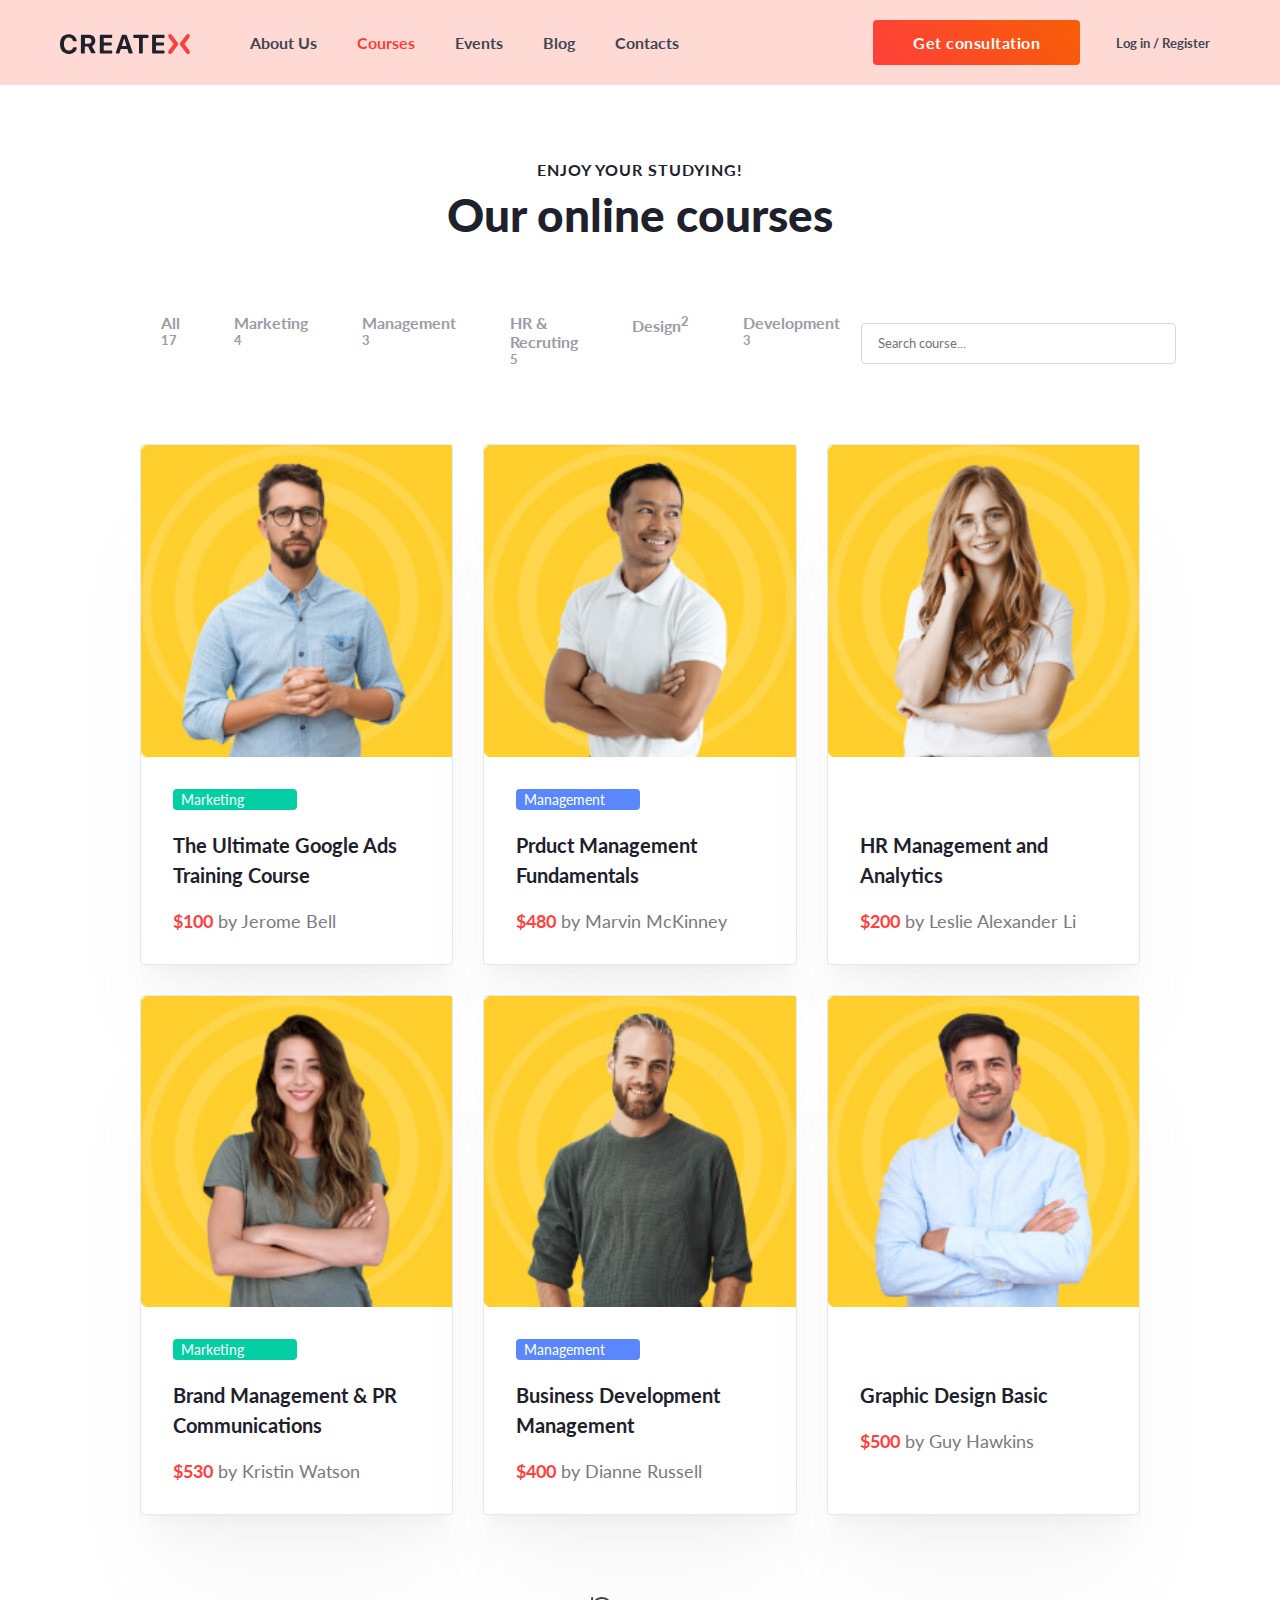
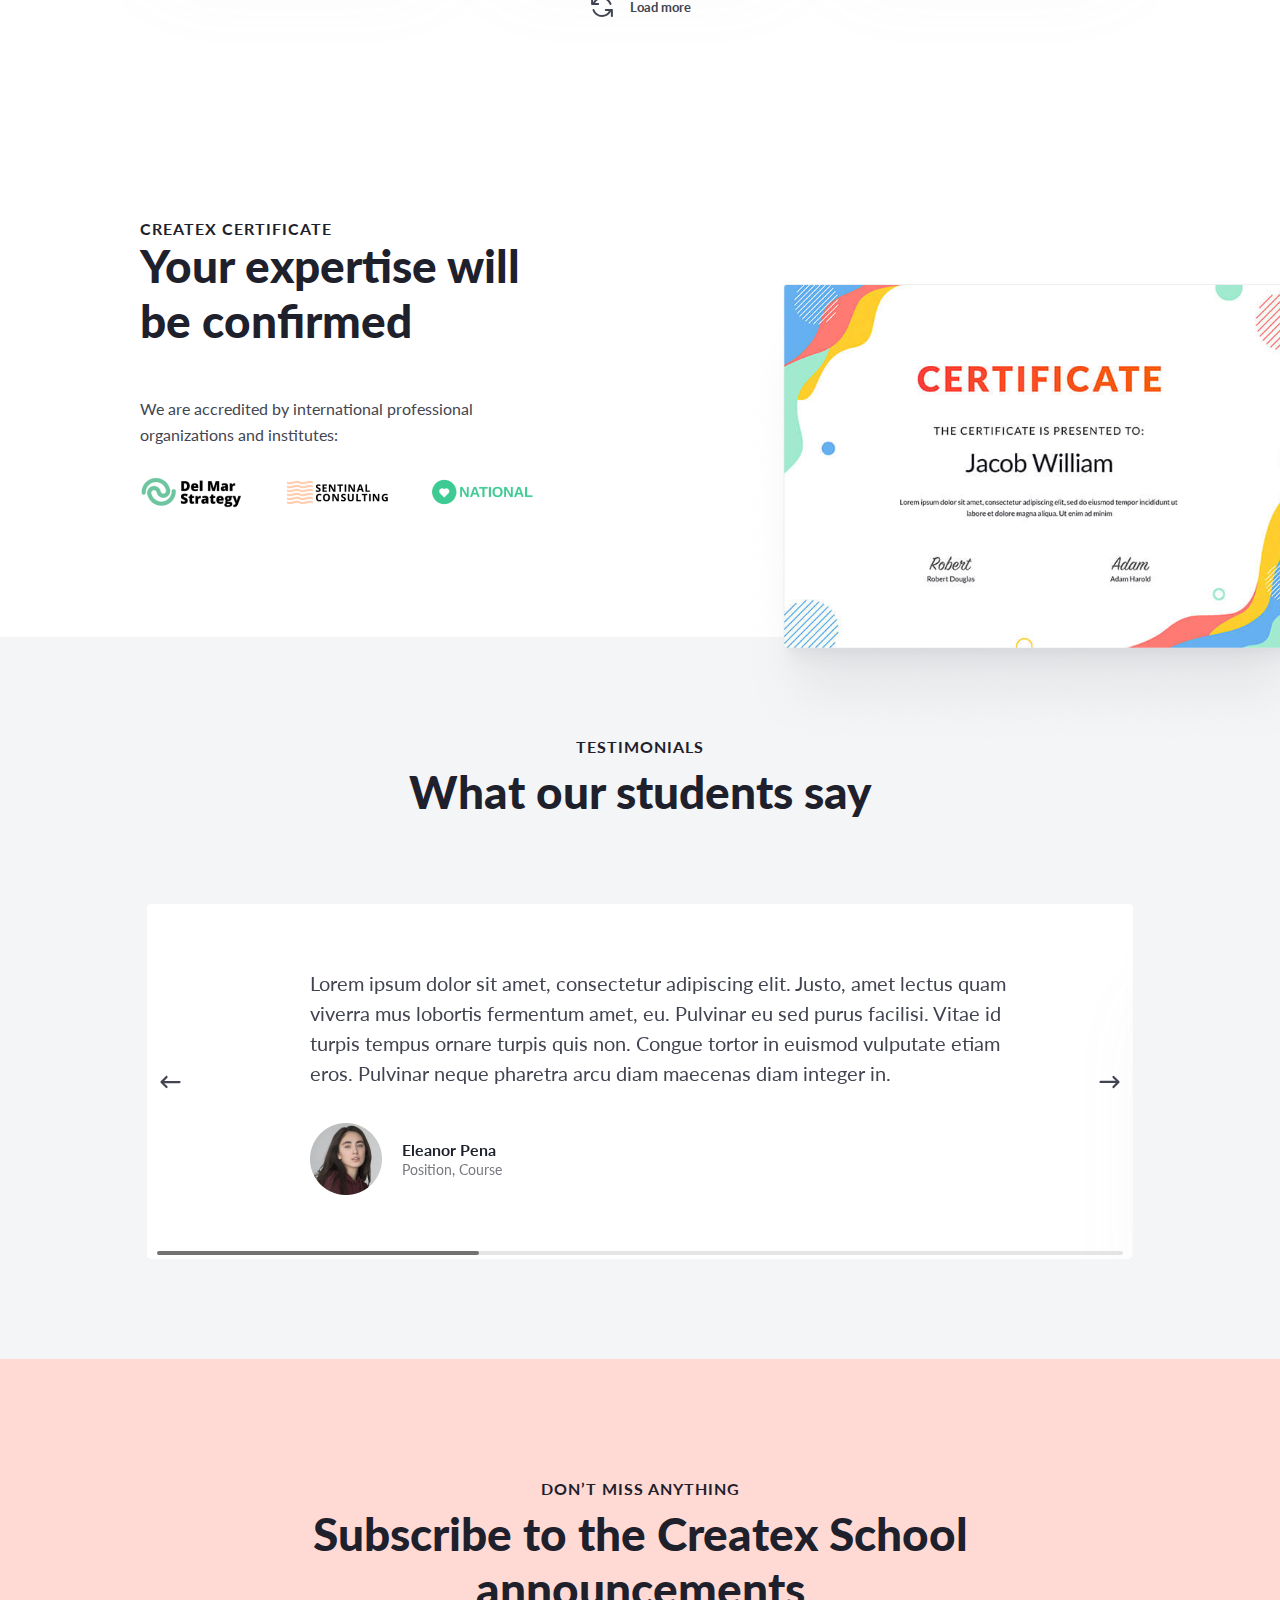
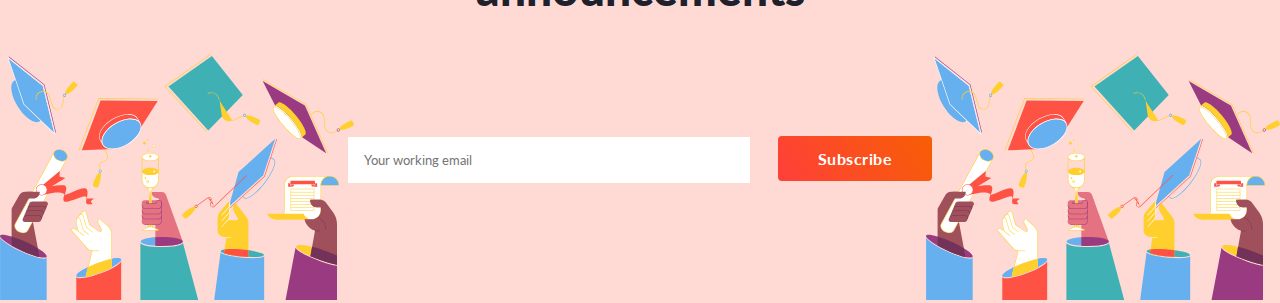
==== commit c88e6631: "adaption" ====
--- a/crs/pages/cursor.html
+++ b/crs/pages/cursor.html
@@ -138,28 +138,26 @@
 
 <section class="config">
     <div class="container">
-      <div class="config__row">
-        <div class="config__row-left">
-            <p class="config__row-suptitle">
+        <div class="config__left">
+            <p class="config__suptitle">
                 Createx Certificate
             </p>
-            <h2 class="config__row-title">
+            <h2 class="config__title">
                 Your expertise will <br> be confirmed
             </h2>
-            <p class="config__row-desc">
+            <p class="config__desc">
                 We are accredited by international professional <br> organizations and institutes:
             </p>
-            <div class="config__row-logo">
+            <div class="config__logo">
                 <img src="../assets/logo1.png" alt="" class="img">
                 <img src="../assets/logo2.png" alt="" class="img">
                 <img src="../assets/logo3.png" alt="" class="img">
             </div>
         </div>
-      <div class="config__img">
-        <img class="config__img-post" src="../assets/config__img.png" alt="">
-      </div>
-    </div>
-    </div>
+<div class="config__right">
+        <img class="config__right-img" src="../assets/config__img.png" alt="">
+    </div>
+</div>
 </section>
 
 <section class="say">
@@ -263,12 +261,15 @@
             <h2 class="subscribe__title">
                 Subscribe to the Createx School <br> announcements
             </h2>
-            <form class="subscribe__label">
-                <input type="email" class="subscribe__field" placeholder="Your working email">
-            </form>
-            <button class="subscribe__btns">
+            <form class="subscribe__form">
+                <label class="subscribe__label">
+                    <input type="email" class="subscribe__field" placeholder="Your working email">
+                </label>
+            
+            <button class="btn">
                 Subscribe
             </button>
+            </form>
             <div class="subscribe__left">
                 <img src="../assets/illustration1.svg" alt="#" class="subscribe__left-img">
             </div>
@@ -282,8 +283,8 @@
 <script src="https://ajax.googleapis.com/ajax/libs/jquery/1.12.4/jquery.min.js"></script>
 <script src="https://cdn.jsdelivr.net/npm/@fancyapps/ui@4.0/dist/fancybox.umd.js"></script>
 <script src="https://cdn.jsdelivr.net/npm/swiper@11/swiper-bundle.min.js"></script>
+
+<script src="../js/swiper.js"></script>
 <script src="../js/main.js"></script>
-<script src="../js/swiper.js"></script>
-
 </body>
 </html>--- a/crs/styles/style.css
+++ b/crs/styles/style.css
@@ -36,6 +36,7 @@
   padding: 20px 0;
   position: fixed;
   width: 100%;
+  z-index: 30;
 }
 .header__nav {
   display: -webkit-box;
@@ -201,11 +202,13 @@
     padding: 20px 0;
     left: 0;
     border-radius: 0 0 20px 20px;
+    -webkit-transform: translateY(-100%);
+            transform: translateY(-100%);
   }
   .header__burgerMenu.active {
     top: 0;
-    -webkit-transform: translateY(-100%);
-            transform: translateY(-100%);
+    -webkit-transform: translateY(0);
+            transform: translateY(0);
   }
   .header__burger {
     display: -webkit-box;
@@ -213,7 +216,7 @@
     display: flex;
   }
 }
-@media (max-width: 992px) and (max-width: 768px) {
+@media (max-width: 768px) {
   .header__burgerMenu {
     -webkit-box-orient: vertical;
     -webkit-box-direction: normal;
@@ -222,12 +225,12 @@
     row-gap: 20px;
   }
 }
-@media (max-width: 992px) and (max-width: 500) {
+@media (max-width: 500) {
   .header__burgerMenu-links a {
     font-size: 15px;
   }
 }
-@media (max-width: 992px) and (max-width: 425px) {
+@media (max-width: 425px) {
   .header__burgerMenu-links, .header__burgerMenu {
     -webkit-box-orient: vertical;
     -webkit-box-direction: normal;
@@ -449,6 +452,7 @@
   padding: 32px;
 }
 .featured__card-text {
+  width: 50%;
   padding: 0 8px;
   color: var(--white, #FFF);
   font-size: 14px;
@@ -613,6 +617,7 @@
   text-transform: uppercase;
 }
 .benefits__list {
+  width: 50%;
   display: -webkit-box;
   display: -ms-flexbox;
   display: flex;
@@ -622,8 +627,8 @@
   margin-bottom: 60px;
 }
 .benefits__list-item {
+  width: 100%;
   color: var(--gray-600, #9A9CA5);
-  font-style: normal;
   font-weight: 700;
   display: -webkit-box;
   display: -ms-flexbox;
@@ -660,6 +665,9 @@
   display: -ms-flexbox;
   display: flex;
 }
+.benefits__info {
+  width: 50%;
+}
 .benefits__info-title {
   color: var(--gray-900, #1E212C);
   font-size: 32px;
@@ -670,6 +678,12 @@
   color: var(--gray-800, #424551);
   font-weight: 400;
   line-height: 160%;
+}
+.benefits__right {
+  width: 50%;
+}
+.benefits__right-img {
+  width: 100%;
 }
 
 .events {
@@ -816,33 +830,30 @@
 }
 
 .config {
-  margin: 179px 96px;
-}
-.config__row {
-  width: 50%;
-}
-.config__row-left {
-  width: 100%;
-}
-.config__row-suptitle {
+  padding: 120px;
+}
+.config__left {
+  width: 40%;
+}
+.config__suptitle {
   color: var(--gray-900, #1E212C);
   font-weight: 700;
   letter-spacing: 1px;
   text-transform: uppercase;
 }
-.config__row-title {
+.config__title {
   color: var(--gray-900, #1E212C);
   font-size: 46px;
   font-weight: 900;
 }
-.config__row-desc {
+.config__desc {
   padding-top: 48px;
   color: var(--gray-800, #424551);
   font-weight: 400;
   line-height: 160%;
 }
-.config__row-logo {
-  width: 100%;
+.config__logo {
+  width: 50%;
   padding-top: 20px;
   display: -webkit-box;
   display: -ms-flexbox;
@@ -851,17 +862,19 @@
      -moz-column-gap: 40px;
           column-gap: 40px;
 }
-.config__img {
+.config__logo-img {
+  width: 100%;
+}
+.config__right {
+  width: 60%;
   position: relative;
-  width: 50%;
-}
-.config__img-post {
-  width: 50%;
+}
+.config__right-img {
+  width: 100%;
   position: absolute;
-  top: -70%;
-  left: 40%;
-  -webkit-transform: translate(30%, -40%);
-          transform: translate(30%, -40%);
+  left: 100%;
+  -webkit-transform: translate(0%, -50%);
+          transform: translate(0%, -50%);
 }
 
 .say {
@@ -1080,27 +1093,15 @@
   font-weight: 900;
   padding-bottom: 60px;
 }
+.subscribe__form {
+  text-align: center;
+  padding-top: 60px;
+}
 .subscribe__label {
-  display: -webkit-inline-box;
-  display: -ms-inline-flexbox;
-  display: inline-flex;
-  width: 422px;
-  height: 52px;
-  padding: 13px 271px 13px 16px;
-  -webkit-box-align: center;
-      -ms-flex-align: center;
-          align-items: center;
-  -ms-flex-negative: 0;
-      flex-shrink: 0;
-  border-radius: 4px;
-  border: 1px solid var(--gray-400, #D7DADD);
-  background: var(--white, #FFF);
-  margin-left: 280px;
+  padding-right: 24px;
 }
 .subscribe__field {
-  color: var(--gray-600, #9A9CA5);
-  font-size: 16px;
-  font-weight: 400;
+  padding: 15px 220px 15px 16px;
   border: none;
 }
 .subscribe__btns {
@@ -1279,9 +1280,9 @@
   display: -webkit-box;
   display: -ms-flexbox;
   display: flex;
-  -webkit-column-gap: 80px;
-     -moz-column-gap: 80px;
-          column-gap: 80px;
+  -webkit-column-gap: 50px;
+     -moz-column-gap: 50px;
+          column-gap: 50px;
 }
 .footer__center-title {
   color: var(--white, #FFF);
@@ -1297,34 +1298,39 @@
   color: var(--white, #FFF);
   font-weight: 400;
 }
+.footer__right {
+  display: -webkit-box;
+  display: -ms-flexbox;
+  display: flex;
+  -webkit-box-orient: vertical;
+  -webkit-box-direction: normal;
+      -ms-flex-direction: column;
+          flex-direction: column;
+  row-gap: 12px;
+}
 .footer__right-title {
   color: var(--white, #FFF);
+  font-size: 16px;
   font-weight: 700;
   letter-spacing: 1px;
   text-transform: uppercase;
-}
-.footer__right-inputs {
-  padding: 24px 0 12px;
-  position: relative;
-}
-.footer__right-inputs span {
-  position: absolute;
-  right: 10%;
-  bottom: 40%;
-  -webkit-transform: translate(50%, 50%);
-          transform: translate(50%, 50%);
-}
-.footer__right-input {
-  padding: 12px 80px 12px 5px;
+  padding-bottom: 12px;
+}
+.footer__right-email {
+  color: var(--white, #FFF);
+  font-size: 12px;
+  font-weight: 400;
+  padding: 9px 12px;
   border-radius: 4px;
   border: 1px solid rgba(255, 255, 255, 0.2);
   background: rgba(255, 255, 255, 0.12);
+  width: 286px;
+  height: 36px;
 }
 .footer__right-desc {
   color: var(--white, #FFF);
   font-size: 10px;
   font-weight: 400;
-  line-height: 150%; /* 15px */
 }
 .footer__bottom {
   display: -webkit-box;
